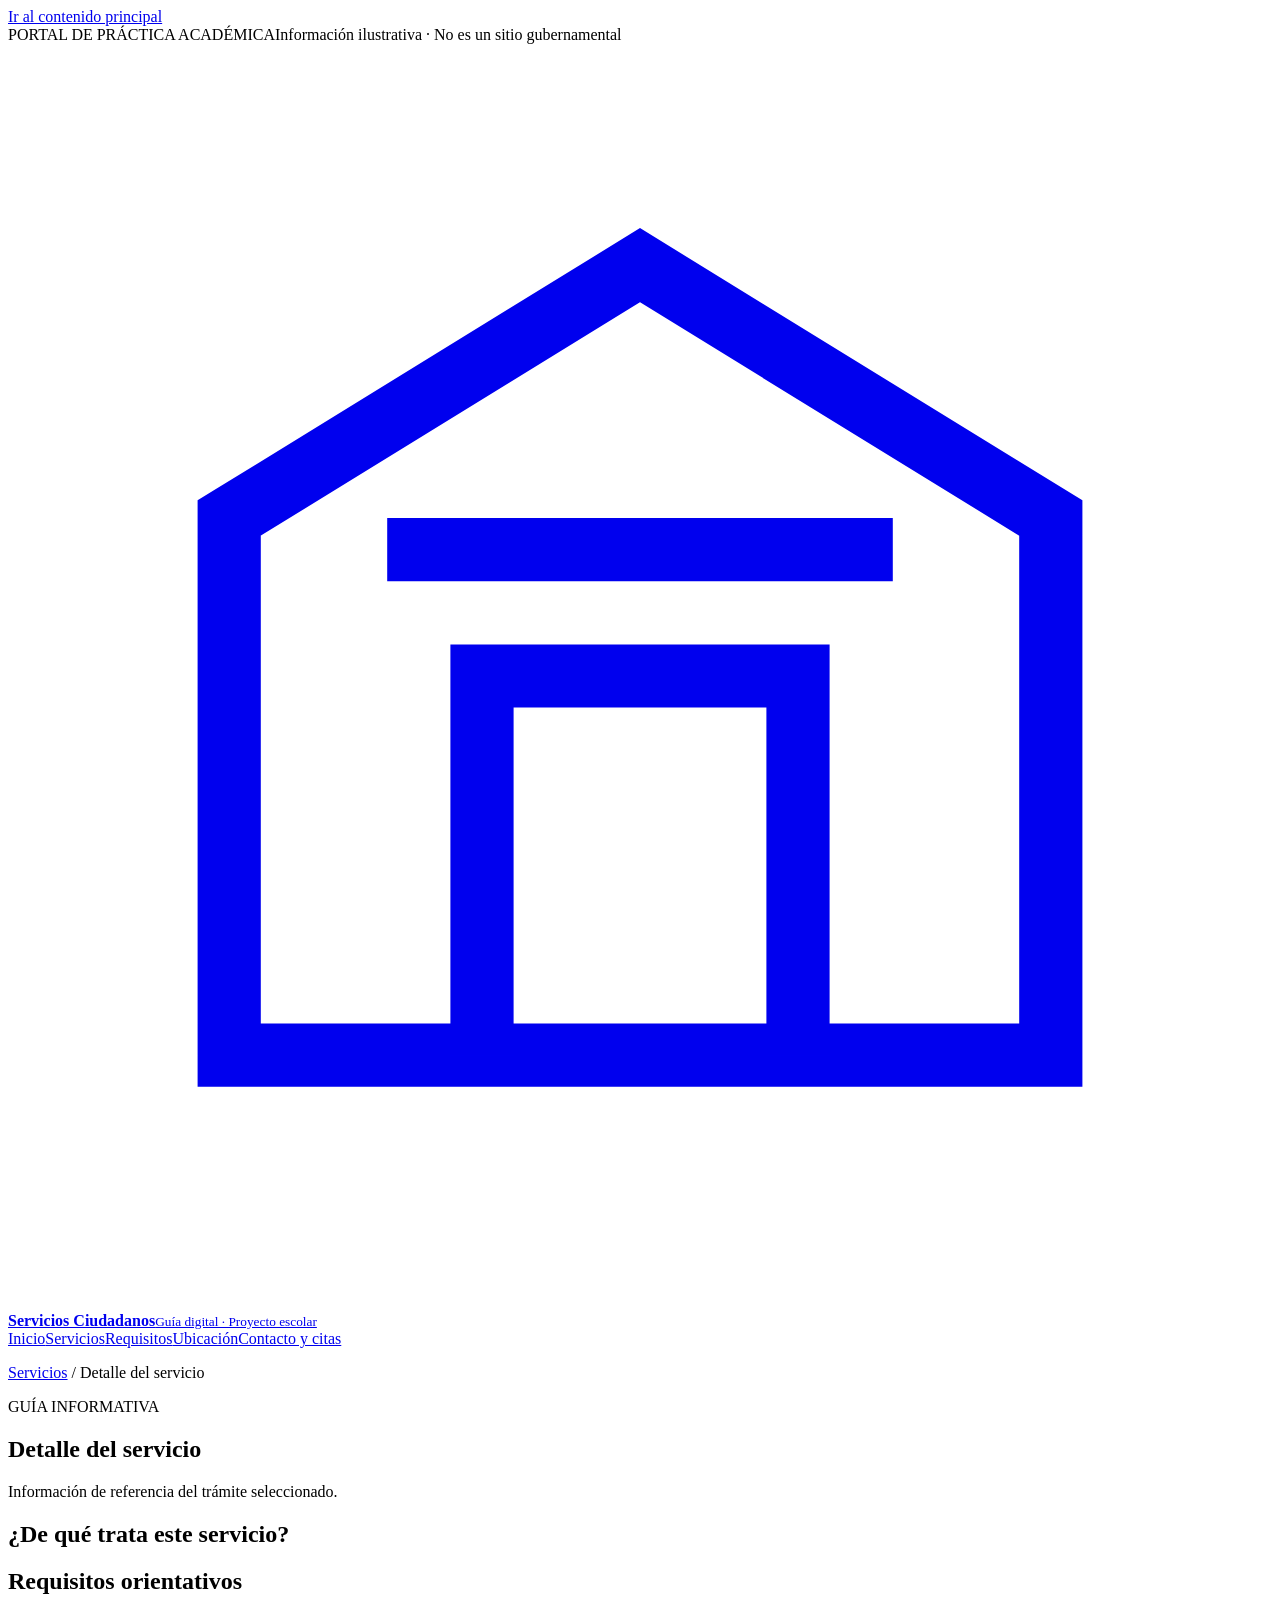
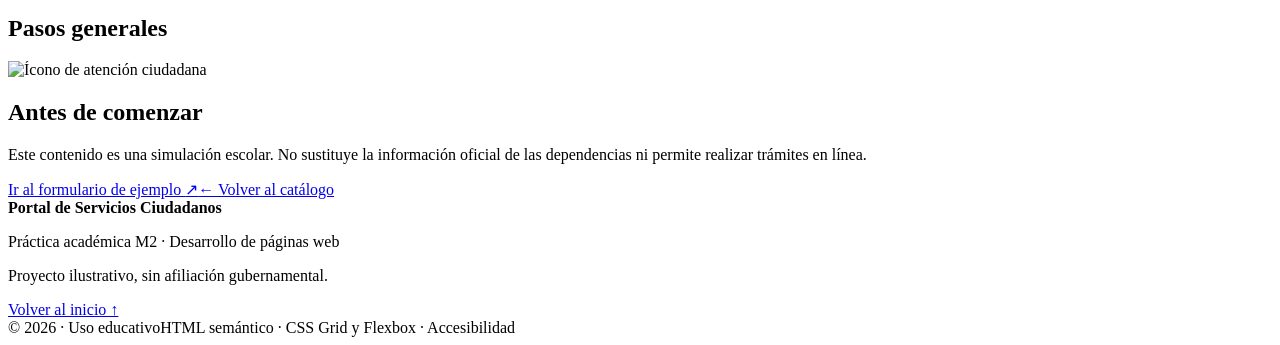
==== detalle.html @ fd421905 "Add files via upload" ====
<!DOCTYPE html>
<html lang="es">
<head>
  <meta charset="UTF-8">
  <meta name="viewport" content="width=device-width, initial-scale=1.0">
  <meta name="description" content="Detalle ilustrativo de un trámite en el Portal de Servicios Ciudadanos.">
  <meta name="theme-color" content="#103e56">
  <title>Detalle de servicio | Portal de Servicios Ciudadanos</title>
  <link rel="stylesheet" href="assets/css/style.css">
  <script src="assets/js/script.js" defer></script>
</head>
<body class="pagina-detalle">
  <a class="saltar-contenido" href="#contenido">Ir al contenido principal</a>
  <header class="encabezado-sitio"><div class="barra-superior"><div class="contenedor barra-interior"><span>PORTAL DE PRÁCTICA ACADÉMICA</span><span class="barra-derecha">Información ilustrativa · No es un sitio gubernamental</span></div></div><div class="contenedor cabecera-principal"><a class="marca" href="index.html#inicio" aria-label="Portal de Servicios Ciudadanos, ir al inicio"><span class="marca-emblema" aria-hidden="true"><svg viewBox="0 0 40 40" fill="none"><path d="M7 15 20 7l13 8v17H7V15Z" stroke="currentColor" stroke-width="2"/><path d="M15 32V20h10v12M12 16h16" stroke="currentColor" stroke-width="2"/></svg></span><span class="marca-texto"><strong>Servicios Ciudadanos</strong><small>Guía digital · Proyecto escolar</small></span></a><nav class="navegacion-sitio" aria-label="Navegación principal"><a href="index.html#inicio">Inicio</a><a href="index.html#servicios">Servicios</a><a href="index.html#requisitos">Requisitos</a><a href="index.html#ubicacion">Ubicación</a><a href="index.html#contacto" class="enlace-contacto">Contacto y citas</a></nav></div></header>
  <main id="contenido"><section class="detalle-hero"><div class="contenedor"><p class="migajas"><a href="index.html#servicios">Servicios</a> <span aria-hidden="true">/</span> <span id="migaja-actual">Detalle del servicio</span></p><p class="sobretitulo">GUÍA INFORMATIVA</p><h1 id="detalle-titulo">Detalle del servicio</h1><p id="detalle-resumen" class="detalle-resumen">Información de referencia del trámite seleccionado.</p></div></section><section class="seccion detalle-contenido"><div class="contenedor detalle-layout"><article class="panel-detalle"><h2>¿De qué trata este servicio?</h2><p id="detalle-descripcion"></p><h2>Requisitos orientativos</h2><ul id="detalle-requisitos" class="lista-detalle"></ul><h2>Pasos generales</h2><ol id="detalle-pasos" class="lista-detalle"></ol></article><aside class="panel-ayuda" aria-label="Información importante"><img id="detalle-imagen" src="assets/img/atencion.svg" alt="Ícono de atención ciudadana" width="80" height="80"><h2>Antes de comenzar</h2><p>Este contenido es una simulación escolar. No sustituye la información oficial de las dependencias ni permite realizar trámites en línea.</p><p id="detalle-nota"></p><a class="boton boton-primario" href="index.html#contacto">Ir al formulario de ejemplo <span aria-hidden="true">↗</span></a><a class="enlace-regresar" href="index.html#servicios">← Volver al catálogo</a></aside></div></section></main>
  <footer class="pie-sitio"><div class="contenedor pie-contenido"><div><strong>Portal de Servicios Ciudadanos</strong><p>Práctica académica M2 · Desarrollo de páginas web</p></div><div><p>Proyecto ilustrativo, sin afiliación gubernamental.</p><a href="index.html#inicio">Volver al inicio ↑</a></div></div><div class="contenedor pie-copy"><span>© 2026 · Uso educativo</span><span>HTML semántico · CSS Grid y Flexbox · Accesibilidad</span></div></footer>
</body>
</html>
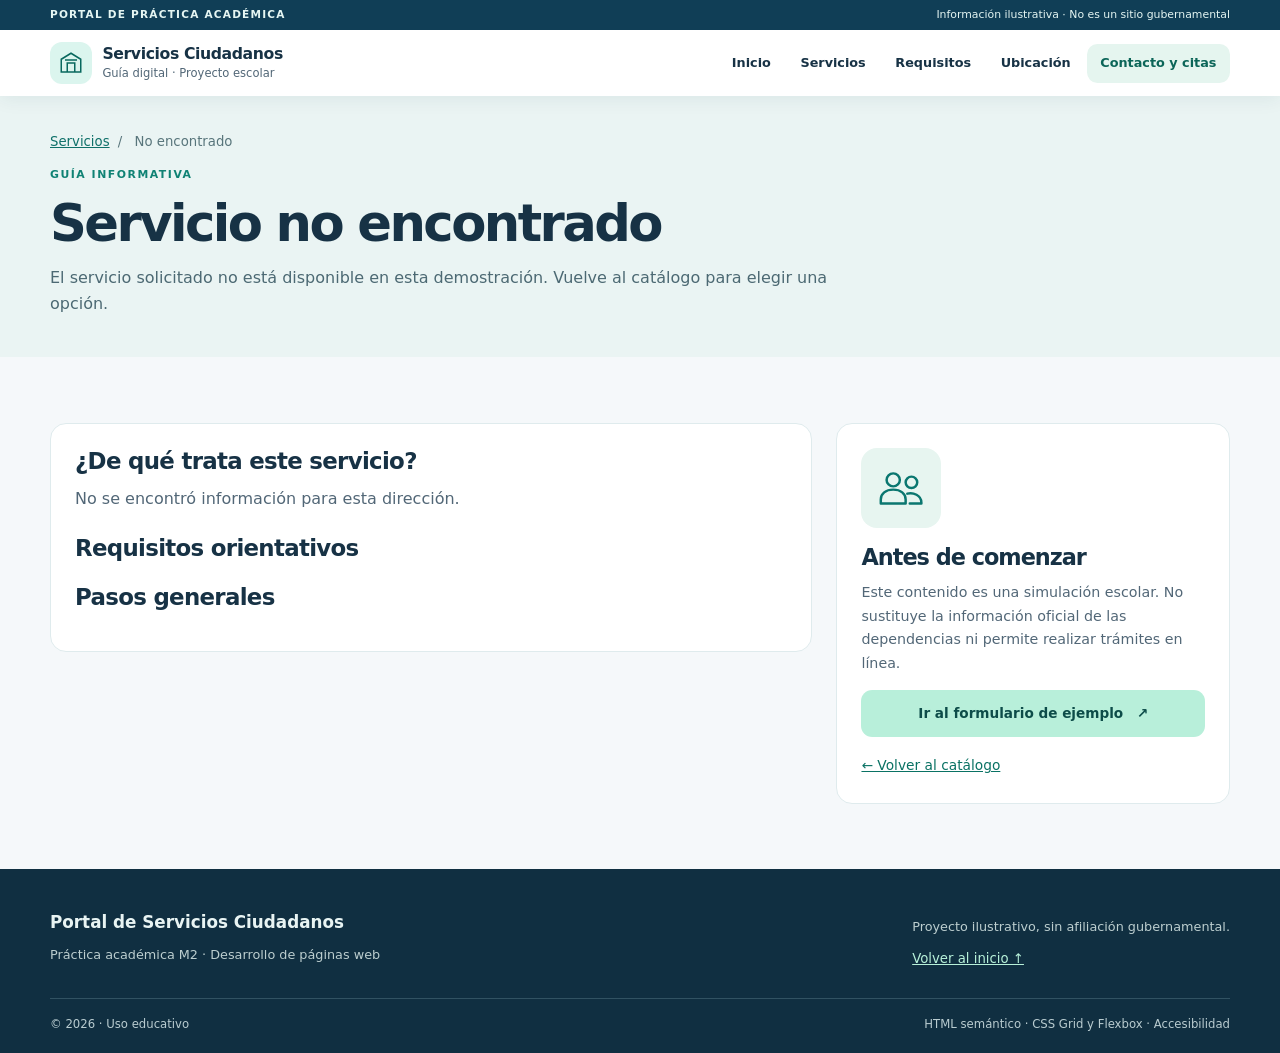
==== commit 994af681: "Add files via upload" ====
--- a/detalle.html
+++ b/detalle.html
@@ -6,13 +6,13 @@
   <meta name="description" content="Detalle ilustrativo de un trámite en el Portal de Servicios Ciudadanos.">
   <meta name="theme-color" content="#103e56">
   <title>Detalle de servicio | Portal de Servicios Ciudadanos</title>
-  <link rel="stylesheet" href="assets/css/style.css">
-  <script src="assets/js/script.js" defer></script>
+  <link rel="stylesheet" href="style.css">
+  <script src="script.js" defer></script>
 </head>
 <body class="pagina-detalle">
   <a class="saltar-contenido" href="#contenido">Ir al contenido principal</a>
   <header class="encabezado-sitio"><div class="barra-superior"><div class="contenedor barra-interior"><span>PORTAL DE PRÁCTICA ACADÉMICA</span><span class="barra-derecha">Información ilustrativa · No es un sitio gubernamental</span></div></div><div class="contenedor cabecera-principal"><a class="marca" href="index.html#inicio" aria-label="Portal de Servicios Ciudadanos, ir al inicio"><span class="marca-emblema" aria-hidden="true"><svg viewBox="0 0 40 40" fill="none"><path d="M7 15 20 7l13 8v17H7V15Z" stroke="currentColor" stroke-width="2"/><path d="M15 32V20h10v12M12 16h16" stroke="currentColor" stroke-width="2"/></svg></span><span class="marca-texto"><strong>Servicios Ciudadanos</strong><small>Guía digital · Proyecto escolar</small></span></a><nav class="navegacion-sitio" aria-label="Navegación principal"><a href="index.html#inicio">Inicio</a><a href="index.html#servicios">Servicios</a><a href="index.html#requisitos">Requisitos</a><a href="index.html#ubicacion">Ubicación</a><a href="index.html#contacto" class="enlace-contacto">Contacto y citas</a></nav></div></header>
-  <main id="contenido"><section class="detalle-hero"><div class="contenedor"><p class="migajas"><a href="index.html#servicios">Servicios</a> <span aria-hidden="true">/</span> <span id="migaja-actual">Detalle del servicio</span></p><p class="sobretitulo">GUÍA INFORMATIVA</p><h1 id="detalle-titulo">Detalle del servicio</h1><p id="detalle-resumen" class="detalle-resumen">Información de referencia del trámite seleccionado.</p></div></section><section class="seccion detalle-contenido"><div class="contenedor detalle-layout"><article class="panel-detalle"><h2>¿De qué trata este servicio?</h2><p id="detalle-descripcion"></p><h2>Requisitos orientativos</h2><ul id="detalle-requisitos" class="lista-detalle"></ul><h2>Pasos generales</h2><ol id="detalle-pasos" class="lista-detalle"></ol></article><aside class="panel-ayuda" aria-label="Información importante"><img id="detalle-imagen" src="assets/img/atencion.svg" alt="Ícono de atención ciudadana" width="80" height="80"><h2>Antes de comenzar</h2><p>Este contenido es una simulación escolar. No sustituye la información oficial de las dependencias ni permite realizar trámites en línea.</p><p id="detalle-nota"></p><a class="boton boton-primario" href="index.html#contacto">Ir al formulario de ejemplo <span aria-hidden="true">↗</span></a><a class="enlace-regresar" href="index.html#servicios">← Volver al catálogo</a></aside></div></section></main>
+  <main id="contenido"><section class="detalle-hero"><div class="contenedor"><p class="migajas"><a href="index.html#servicios">Servicios</a> <span aria-hidden="true">/</span> <span id="migaja-actual">Detalle del servicio</span></p><p class="sobretitulo">GUÍA INFORMATIVA</p><h1 id="detalle-titulo">Detalle del servicio</h1><p id="detalle-resumen" class="detalle-resumen">Información de referencia del trámite seleccionado.</p></div></section><section class="seccion detalle-contenido"><div class="contenedor detalle-layout"><article class="panel-detalle"><h2>¿De qué trata este servicio?</h2><p id="detalle-descripcion"></p><h2>Requisitos orientativos</h2><ul id="detalle-requisitos" class="lista-detalle"></ul><h2>Pasos generales</h2><ol id="detalle-pasos" class="lista-detalle"></ol></article><aside class="panel-ayuda" aria-label="Información importante"><img id="detalle-imagen" src="atencion.svg" alt="Ícono de atención ciudadana" width="80" height="80"><h2>Antes de comenzar</h2><p>Este contenido es una simulación escolar. No sustituye la información oficial de las dependencias ni permite realizar trámites en línea.</p><p id="detalle-nota"></p><a class="boton boton-primario" href="index.html#contacto">Ir al formulario de ejemplo <span aria-hidden="true">↗</span></a><a class="enlace-regresar" href="index.html#servicios">← Volver al catálogo</a></aside></div></section></main>
   <footer class="pie-sitio"><div class="contenedor pie-contenido"><div><strong>Portal de Servicios Ciudadanos</strong><p>Práctica académica M2 · Desarrollo de páginas web</p></div><div><p>Proyecto ilustrativo, sin afiliación gubernamental.</p><a href="index.html#inicio">Volver al inicio ↑</a></div></div><div class="contenedor pie-copy"><span>© 2026 · Uso educativo</span><span>HTML semántico · CSS Grid y Flexbox · Accesibilidad</span></div></footer>
 </body>
 </html>
--- a/style.css
+++ b/style.css
@@ -0,0 +1,223 @@
+/* Portal de Servicios Ciudadanos. Práctica M2. Estrategia mobile-first. */
+:root {
+  --color-principal: #126b78;
+  --color-principal-fuerte: #103e56;
+  --color-acento: #0f7b6c;
+  --color-texto: #173245;
+  --color-muted: #526777;
+  --color-fondo: #f5f8fa;
+  --color-blanco: #ffffff;
+  --color-borde: #dfebed;
+  --color-tarjeta: #ffffff;
+  --espacio: 1rem;
+  --paso--1: clamp(0.9rem, 0.3vw + 0.85rem, 1rem);
+  --paso-1: clamp(1.25rem, 0.8vw + 1rem, 1.5rem);
+  --sombra: 0 14px 40px rgba(16, 62, 86, .07);
+}
+* { box-sizing: border-box; }
+html { scroll-behavior: smooth; scroll-padding-top: 8.5rem; }
+body {
+  display: grid;
+  grid-template-areas: "encabezado" "principal" "pie";
+  grid-template-rows: auto 1fr auto;
+  min-height: 100vh;
+  margin: 0;
+  font-family: system-ui, -apple-system, BlinkMacSystemFont, "Segoe UI", sans-serif;
+  font-size: var(--paso--1);
+  line-height: 1.65;
+  color: var(--color-texto);
+  background: var(--color-fondo);
+}
+body > .encabezado-sitio { grid-area: encabezado; }
+body > .contenido-principal, body > main { grid-area: principal; }
+body > .pie-sitio { grid-area: pie; }
+img, svg { max-width: 100%; }
+a { color: inherit; }
+button, input, textarea, select { font: inherit; }
+button, a, input, textarea, select { -webkit-tap-highlight-color: transparent; }
+:focus-visible { outline: 3px solid #ffbd57; outline-offset: 3px; }
+[hidden] { display: none !important; }
+.contenedor { width: min(100% - 2.3rem, 1180px); margin-inline: auto; }
+.saltar-contenido { position: fixed; top: .5rem; left: .5rem; z-index: 1000; background: #fff; color: #133447; padding: .7rem 1rem; border-radius: .6rem; transform: translateY(-170%); }
+.saltar-contenido:focus { transform: translateY(0); }
+.encabezado-sitio { position: sticky; top: 0; z-index: 50; background: var(--color-blanco); box-shadow: 0 3px 18px rgba(17, 54, 75, .07); }
+.barra-superior { background: #103e56; color: #e5f6f3; font-size: .66rem; letter-spacing: .115em; font-weight: 750; }
+.barra-interior { min-height: 30px; display: flex; align-items: center; justify-content: space-between; gap: 1rem; }
+.barra-derecha { display: none; }
+.cabecera-principal { padding-block: .75rem; display: flex; align-items: center; flex-wrap: wrap; gap: .75rem 2rem; justify-content: space-between; }
+.marca { display: flex; align-items: center; gap: .65rem; text-decoration: none; min-width: 0; }
+.marca-emblema { width: 42px; height: 42px; flex: 0 0 auto; display: grid; place-items: center; background: #dbf5ee; color: #08685e; border-radius: 12px; padding: 6px; }
+.marca-texto { display: grid; gap: 0; line-height: 1.18; }
+.marca-texto strong { font-size: .98rem; letter-spacing: -.025em; }
+.marca-texto small { margin-top: 4px; color: var(--color-muted); font-size: .72rem; }
+.navegacion-sitio { display: flex; flex-wrap: wrap; align-items: center; justify-content: flex-start; gap: .2rem .4rem; width: 100%; }
+.navegacion-sitio a { display: inline-flex; align-items: center; justify-content: center; font-size: .80rem; font-weight: 650; border-radius: .65rem; min-height: 39px; padding: .38rem .62rem; text-decoration: none; transition: background .2s, color .2s; }
+.navegacion-sitio a:hover { background: #eef8f8; color: #08685e; }
+.navegacion-sitio .enlace-contacto { background: #e5f5ef; color: #0b6558; }
+.hero { color: #f6fcfc; background: radial-gradient(circle at 93% 15%, rgba(46,155,151,.32), transparent 30%), linear-gradient(112deg, #103e56, #0f5361 70%, #0c625e); overflow: hidden; }
+.hero-contenido { display: grid; align-items: center; gap: 2rem; min-height: 440px; padding-block: 3.3rem 3.6rem; }
+.hero-texto { max-width: 630px; position: relative; z-index: 1; }
+.etiqueta-clara { font-size: .67rem; letter-spacing: .11em; font-weight: 750; color: #cdf1e8; display: flex; align-items: center; gap: .5rem; }
+.punto { display: inline-block; width: .45rem; height: .45rem; border-radius: 50%; background: #81d3bd; }
+h1, h2, h3, p { margin-top: 0; }
+h1,h2,h3 { line-height: 1.17; }
+.hero h1 { font-size: clamp(2.1rem, 5.5vw, 4.35rem); line-height: 1.1; letter-spacing: -.052em; margin: .8rem 0 1rem; font-weight: 760; text-wrap: balance; }
+.hero h1 em { color: #9de7d0; font-style: normal; }
+.hero-descripcion { font-size: clamp(.98rem, 1.6vw, 1.17rem); color: #e0eceb; line-height: 1.72; max-width: 555px; }
+.hero-acciones { display: flex; align-items: center; flex-wrap: wrap; gap: .8rem; margin-top: 1.55rem; }
+.boton { display: inline-flex; justify-content: center; align-items: center; gap: .85rem; min-height: 47px; padding: .7rem 1.1rem; border-radius: .7rem; border: 1px solid transparent; cursor: pointer; text-decoration: none; font-weight: 750; line-height: 1.25; font-size: .9rem; transition: filter .2s, transform .2s; }
+.boton:hover { filter: brightness(1.06); transform: translateY(-1px); }
+.boton-primario { background: #b8efda; color: #0d4c49; }
+.boton-secundario { color: white; border-color: #88aeb8; background: rgba(255,255,255,.05); }
+.nota-hero { color: #b9d8db; font-size: .76rem; margin: 1.1rem 0 0; }
+.hero-ilustracion { display: none; position: relative; place-items: center; min-height: 330px; }
+.circulo-exterior { display: grid; place-items: center; width: 330px; height: 330px; border-radius: 50%; border: 1px solid rgba(180,240,235,.4); background: radial-gradient(circle, rgba(112,224,204,.19), transparent 69%); box-shadow: 0 0 0 30px rgba(183,243,227,.025), 0 0 0 75px rgba(183,243,227,.025); }
+.circulo-interior { display: grid; place-items: center; width: 235px; height: 235px; border-radius: 36%; background: rgba(185,238,225,.10); border: 1px solid rgba(207,244,234,.4); transform: rotate(-9deg); }
+.circulo-interior svg { width: 175px; color: #d9fff2; transform: rotate(9deg); }
+.tarjeta-flotante { position: absolute; border: 1px solid rgba(231,253,246,.36); background: #f4fffb; color: #26554f; border-radius: 11px; padding: .6rem .9rem; font-size: .76rem; font-weight: 720; white-space: nowrap; box-shadow: 0 18px 28px rgba(0,0,0,.14); }
+.tarjeta-flotante-uno { top: 36px; left: -20px; }
+.tarjeta-flotante-dos { bottom: 31px; right: -15px; }
+.icono-mini { margin-right: .3rem; color: #087b6c; }
+.franja-valor { background: var(--color-blanco); border-bottom: 1px solid var(--color-borde); }
+.valores-grid { display: grid; grid-template-columns: 1fr; gap: 0; padding-block: .8rem; }
+.valor { display: flex; align-items: center; gap: .9rem; padding: .6rem 0; }
+.valor + .valor { border-top: 1px solid var(--color-borde); }
+.valor strong { color: #0c6965; font-size: 1.65rem; letter-spacing: -.05em; font-weight: 800; }
+.valor span { color: var(--color-muted); font-size: .85rem; font-weight: 560; }
+.seccion { padding-block: 4.1rem; }
+.seccion-cabecera { display: flex; flex-wrap: wrap; justify-content: space-between; gap: 1.5rem; align-items: end; margin-bottom: 1.45rem; }
+.sobretitulo { color: #0f8274; font-size: .68rem; letter-spacing: .14em; font-weight: 800; margin-bottom: .58rem; }
+.seccion h2 { font-size: clamp(1.78rem, 3.35vw, 2.52rem); letter-spacing: -.045em; margin: 0 0 .7rem; }
+.seccion-descripcion { color: var(--color-muted); max-width: 690px; margin: 0; }
+.buscador { display: grid; gap: .35rem; width: 100%; max-width: 350px; }
+.buscador-etiqueta { font-weight: 700; font-size: .78rem; }
+.campo-busqueda { display: flex; align-items: center; background: var(--color-tarjeta); border: 1px solid #cbdfe2; border-radius: .75rem; padding: .3rem .7rem; }
+.campo-busqueda:focus-within { border-color: #138c7e; box-shadow: 0 0 0 3px rgba(19, 140, 126, .12); }
+.campo-busqueda svg { width: 19px; height: 19px; stroke: #6f838c; stroke-width: 1.8; fill: none; }
+.campo-busqueda input { width: 100%; min-width: 0; border: 0; outline: none; background: transparent; color: var(--color-texto); padding: .5rem .55rem; font-size: .83rem; }
+.contador-resultados { font-size: .78rem; color: var(--color-muted); margin-bottom: .85rem; }
+.grid-servicios { display: grid; grid-template-columns: 1fr; gap: 1.15rem; }
+.tarjeta-servicio { display: flex; flex-direction: column; min-width: 0; padding: 1.4rem; background: var(--color-tarjeta); border: 1px solid var(--color-borde); border-radius: 1rem; box-shadow: var(--sombra); transition: transform .2s, border-color .2s; }
+.tarjeta-servicio:hover { transform: translateY(-3px); border-color: #91c6c6; }
+.tarjeta-superior { display: flex; justify-content: space-between; align-items: flex-start; margin-bottom: 1rem; }
+.tarjeta-superior img { width: 60px; height: 60px; padding: 10px; background: #e8f6f1; border-radius: 14px; }
+.tarjeta-numero { font-size: .7rem; color: #788992; font-weight: 750; letter-spacing: .05em; }
+.tarjeta-servicio h3 { font-size: 1.21rem; letter-spacing: -.03em; margin-bottom: .55rem; }
+.tarjeta-servicio p { color: var(--color-muted); font-size: .87rem; flex: 1; margin-bottom: 1.4rem; }
+.tarjeta-enlaces { display: flex; gap: .75rem; flex-wrap: wrap; justify-content: space-between; align-items: center; padding-top: 1rem; border-top: 1px solid var(--color-borde); }
+.enlace-detalle { text-decoration: none; font-weight: 760; color: #087465; font-size: .84rem; }
+.enlace-detalle:hover, .enlace-discreto:hover, .enlace-regresar:hover { text-decoration: underline; }
+.enlace-discreto { font-size: .78rem; color: var(--color-muted); }
+.sin-resultados { background: #eaf6f5; border-radius: .6rem; padding: 1rem; }
+.seccion-requisitos { background: #ecf3f5; }
+.pasos { display: grid; grid-template-columns: 1fr; gap: .9rem; margin: 2rem 0 2.2rem; }
+.paso { border-left: 3px solid #0a8273; padding: 1.1rem 1.2rem; background: var(--color-tarjeta); border-radius: .6rem; }
+.paso > span { color: #0b8271; font-size: .79rem; font-weight: 840; }
+.paso h3 { font-size: 1.05rem; margin: .4rem 0; }
+.paso p { font-size: .84rem; color: var(--color-muted); margin-bottom: 0; }
+.requisitos-grid { display: grid; grid-template-columns: 1fr; gap: .9rem; }
+.requisito { scroll-margin-top: 9rem; background: var(--color-tarjeta); border: 1px solid var(--color-borde); border-radius: .75rem; padding: 1.1rem 1.2rem; }
+.requisito h3 { font-size: .99rem; margin-bottom: .4rem; }
+.requisito p { font-size: .83rem; margin: 0; color: var(--color-muted); }
+.seccion-ubicacion { background: var(--color-fondo); }
+.oficinas-grid { display: grid; grid-template-columns: 1fr; gap: 1rem; margin-top: 2rem; }
+.oficina { display: flex; align-items: flex-start; gap: 1rem; padding: 1.3rem; background: var(--color-tarjeta); border-radius: .85rem; border: 1px solid var(--color-borde); }
+.oficina-icono { width: 40px; height: 40px; border-radius: 12px; flex: 0 0 auto; color: #0f8171; background: #e8f6f1; display: grid; place-items: center; font-size: 1.65rem; }
+.oficina h3 { font-size: .98rem; margin: 0 0 .45rem; }
+.oficina p { font-size: .84rem; color: var(--color-muted); margin-bottom: .45rem; }
+.oficina span { color: #0f7266; font-size: .75rem; font-weight: 750; }
+.aviso-ubicacion { margin-top: 1.3rem; font-size: .84rem; color: #385d66; border-left: 3px solid #0a8171; padding: .8rem 1rem; background: #e5f3f0; border-radius: .3rem .6rem .6rem .3rem; }
+.seccion-contacto { background: #f0f5f6; }
+.contacto-grid { display: grid; grid-template-columns: 1fr; gap: 2rem; align-items: start; }
+.contacto-texto > p:not(.sobretitulo) { color: var(--color-muted); max-width: 440px; }
+.aviso-privacidad-demo { display: grid; gap: .3rem; margin-top: 1.7rem; max-width: 420px; padding: 1rem; background: #e2f2eb; border-left: 4px solid #0a8071; border-radius: .7rem; }
+.aviso-privacidad-demo strong { color: #0b645c; }
+.aviso-privacidad-demo span { color: #3a6262; font-size: .84rem; }
+.formulario { display: grid; grid-template-columns: 1fr; gap: 1rem; background: var(--color-tarjeta); padding: 1.5rem; border: 1px solid var(--color-borde); border-radius: 1rem; box-shadow: var(--sombra); }
+.campo { display: grid; gap: .36rem; }
+.campo label { font-size: .83rem; font-weight: 720; }
+.campo label span { color: #a22c30; }
+.campo input, .campo select, .campo textarea { width: 100%; border: 1px solid #bacfd3; border-radius: .6rem; color: var(--color-texto); background: var(--color-tarjeta); padding: .73rem .78rem; font-size: .87rem; }
+.campo textarea { resize: vertical; }
+.campo input:focus, .campo select:focus, .campo textarea:focus { border-color: #0d8072; }
+.boton-enviar { background: #0c6770; color: #fff; }
+.form-ayuda { font-size: .76rem; color: var(--color-muted); margin: 0; }
+.respuesta-formulario { background: #dcf7e9; border: 1px solid #9bd5b9; padding: .8rem; color: #154f45; border-radius: .6rem; font-size: .86rem; margin: 0; }
+.pie-sitio { background: #102f41; color: #e8f4f3; padding: 2.5rem 0 1.2rem; }
+.pie-contenido { display: flex; justify-content: space-between; flex-wrap: wrap; gap: 1rem 2rem; }
+.pie-contenido strong { font-size: 1.05rem; }
+.pie-contenido p { font-size: .8rem; color: #bccecf; margin: .45rem 0; }
+.pie-contenido a { font-size: .83rem; color: #b7f1d9; }
+.pie-copy { border-top: 1px solid #315262; margin-top: 1.6rem; padding-top: 1rem; display: flex; justify-content: space-between; flex-wrap: wrap; gap: .5rem; font-size: .73rem; color: #b9ccd0; }
+/* Página de detalle: información generada desde un catálogo local en JS */
+.detalle-hero { padding-block: 2.2rem 2.5rem; background: #eaf4f3; }
+.migajas { font-size: .83rem; color: #58757b; }
+.migajas a { color: #0f7069; }
+.migajas span { margin-inline: .25rem; }
+.detalle-hero h1 { font-size: clamp(2rem, 4vw, 3.3rem); letter-spacing: -.05em; margin: .5rem 0 .7rem; }
+.detalle-resumen { color: #4c6973; max-width: 800px; margin-bottom: 0; }
+.detalle-layout { display: grid; grid-template-columns: 1fr; gap: 1.5rem; align-items: start; }
+.panel-detalle, .panel-ayuda { border: 1px solid var(--color-borde); border-radius: 1rem; background: var(--color-tarjeta); padding: 1.5rem; }
+.panel-detalle h2 { font-size: 1.43rem; letter-spacing: -.03em; margin: 1.4rem 0 .7rem; }
+.panel-detalle h2:first-child { margin-top: 0; }
+.panel-detalle p { color: var(--color-muted); }
+.lista-detalle { padding-left: 1.4rem; color: var(--color-muted); }
+.lista-detalle li { margin-bottom: .65rem; }
+.panel-ayuda img { display: block; padding: .85rem; background: #e7f5f0; border-radius: 1rem; margin-bottom: 1rem; }
+.panel-ayuda h2 { font-size: 1.4rem; }
+.panel-ayuda p { color: var(--color-muted); font-size: .89rem; }
+.panel-ayuda .boton { width: 100%; font-size: .85rem; text-align: center; }
+.enlace-regresar { display: inline-block; margin-top: 1.1rem; font-size: .86rem; color: #0a7264; }
+@media (min-width: 768px) {
+  .barra-derecha { display: inline; letter-spacing: normal; font-size: .68rem; font-weight: 500; }
+  .contenedor { width: min(100% - 3rem, 1180px); }
+  .navegacion-sitio { width: auto; }
+  .hero-contenido { grid-template-columns: minmax(0, 1.2fr) minmax(245px, .8fr); min-height: 470px; padding-block: 4rem; }
+  .hero-ilustracion { display: grid; }
+  .circulo-exterior { width: 260px; height: 260px; }
+  .circulo-interior { width: 205px; height: 205px; }
+  .tarjeta-flotante-uno { top: 20px; left: -8px; }
+  .tarjeta-flotante-dos { bottom: 28px; right: -8px; }
+  .valores-grid { grid-template-columns: repeat(3, minmax(0, 1fr)); padding-block: 1.2rem; }
+  .valor { justify-content: center; }
+  .valor + .valor { border-top: 0; border-left: 1px solid var(--color-borde); }
+  .grid-servicios { grid-template-columns: repeat(2, minmax(0, 1fr)); gap: 1.25rem; }
+  .pasos { grid-template-columns: repeat(3, minmax(0, 1fr)); }
+  .requisitos-grid { grid-template-columns: repeat(2, minmax(0, 1fr)); }
+  .oficinas-grid { grid-template-columns: repeat(2, minmax(0, 1fr)); }
+  .contacto-grid { grid-template-columns: .9fr 1.1fr; gap: 3rem; }
+  .detalle-layout { grid-template-columns: minmax(0, 1.55fr) minmax(260px, .8fr); }
+}
+@media (min-width: 1024px) {
+  .cabecera-principal { flex-wrap: nowrap; }
+  .navegacion-sitio { gap: .15rem; }
+  .navegacion-sitio a { padding-inline: .85rem; }
+  .hero-contenido { grid-template-columns: 1.2fr .8fr; }
+  .circulo-exterior { width: 330px; height: 330px; }
+  .circulo-interior { width: 235px; height: 235px; }
+  .grid-servicios { grid-template-columns: repeat(3, minmax(0, 1fr)); gap: 1.4rem; }
+  .oficinas-grid { grid-template-columns: repeat(3, minmax(0, 1fr)); }
+}
+@media (prefers-color-scheme: dark) {
+  :root { --color-texto: #e7f2f7; --color-muted: #b2c5cd; --color-fondo: #0f172a; --color-blanco: #18283c; --color-borde: #34465c; --color-tarjeta: #1e293b; --sombra: 0 10px 30px rgba(0,0,0,.12); }
+  body { background-color: #0f172a; color: #f1f5f9; }
+  .navegacion-sitio { background-color: #18283c; }
+  .navegacion-sitio a:hover { background: #26475b; color: #d4f3e7; }
+  .navegacion-sitio .enlace-contacto { background: #254b4c; color: #d4faea; }
+  .marca-emblema, .tarjeta-superior img, .oficina-icono, .panel-ayuda img { background: #24494a; color: #d4ffeb; }
+  .seccion-requisitos, .seccion-contacto { background: #16243a; }
+  .tarjeta-superior img { filter: brightness(1.65) saturate(.85); }
+  .sobretitulo, .tarjeta-enlaces a, .oficina span, .valor strong, .paso > span, .migajas a { color: #7be1bf; }
+  .campo-busqueda input { color: #e7f2f7; }
+  .campo-busqueda input::placeholder { color: #a5b8c3; }
+  .aviso-ubicacion, .aviso-privacidad-demo, .sin-resultados, .respuesta-formulario { background: #213d43; color: #d4eae9; }
+  .aviso-privacidad-demo strong, .aviso-privacidad-demo span { color: #d4eae9; }
+  .campo input, .campo select, .campo textarea { border-color: #52687a; }
+  .respuesta-formulario { border-color: #4f9f85; }
+  .detalle-hero { background: #19344a; }
+  .pie-sitio { background: #0b2232; }
+}
+@media (prefers-reduced-motion: reduce) {
+  html { scroll-behavior: auto; }
+  *, *::before, *::after { transition-duration: .01ms !important; animation-duration: .01ms !important; }
+}
